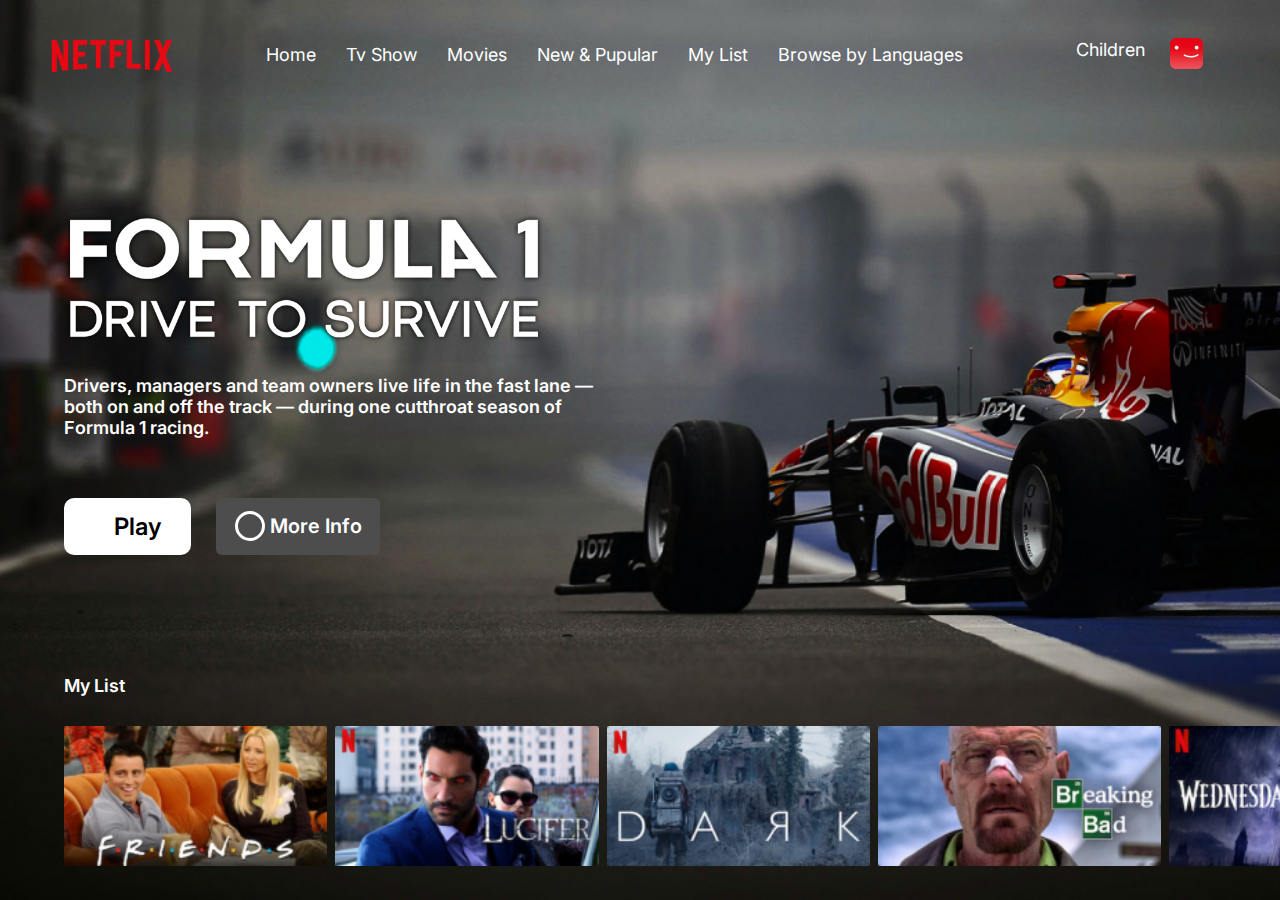
==== index.html @ fc133862 "Site Netflix" ====
<!DOCTYPE html>
<html lang="en">
<head>
    <meta charset="UTF-8">
    <meta http-equiv="X-UA-Compatible" content="IE=edge">
    <meta name="viewport" content="width=device-width, initial-scale=1.0">
    <title>Netflix</title>
    <link rel="stylesheet" href="css/index.css">

    <!-- Fontes -->
    <link rel="preconnect" href="https://fonts.googleapis.com">
    <link rel="preconnect" href="https://fonts.gstatic.com" crossorigin>
    <link href="https://fonts.googleapis.com/css2?family=Inter:wght@300;400;500;600;700&display=swap" rel="stylesheet">

    <!-- Font awesome -->
    <link rel="stylesheet" href="https://cdnjs.cloudflare.com/ajax/libs/font-awesome/6.4.0/css/all.min.css" integrity="sha512-iecdLmaskl7CVkqkXNQ/ZH/XLlvWZOJyj7Yy7tcenmpD1ypASozpmT/E0iPtmFIB46ZmdtAc9eNBvH0H/ZpiBw==" crossorigin="anonymous" referrerpolicy="no-referrer" />
</head>
<body>
    <nav>
        <ul class="intens-menu">
            <div class="parte-esquerda-nav">
                <img src="img/logo-netflix.png" alt="">
                <li><a href="#">Home</a></li>
                <li><a href="">Tv Show</a></li>
                <li><a href="#">Movies</a></li>
                <li><a href="#">New & Pupular</a></li>
                <li><a href="#">My List</a></li>
                <li><a href="#">Browse by Languages</a></li>
            </div>
            <div class="parte-direita-nav">
                <i class="fa-sharp fa-solid fa-magnifying-glass"></i>
                <p>Children</p>
                <!-- Perfil -->
                <div class="perfil">
                    <img src="img/perfil.png" alt="">
                    <i class="fa-solid fa-chevron-down"></i>

                </div>
                <i class="fa-solid fa-bell"></i>
            </div>
        </ul>
    </nav>
    <!-- nav user -->
    <div class="nav-user">
        <i class="fa-solid fa-xmark"></i>
        <div class="conteiner-nav-user">
            <a href="#"><i class="fa-solid fa-arrows-rotate"></i>Tocar de Conta</a>
            <a href="#"><i class="fa-solid fa-arrow-right-from-bracket"></i>Sair</a>
            <a href="#"><i class="fa-solid fa-gear"></i>Configurações</a>
        </div>

    </div>
    <div class="conteiner">
        <img src="img/Titulo da Serie.png" alt="">
        <p>Drivers, managers and team owners live life in the fast lane — both on and off the track — during one cutthroat season of Formula 1 racing.</p>
        <div class="btns-assistir">
            <div class="play">
            <p><i class="fa-sharp fa-solid fa-play"></i>Play</p>
            </div>
            <div class="moreInfo">
                <p><i class="fa-solid fa-info"></i></i>More Info</p>
            </div>
        </div>
        <!-- My List -->
        <div class="sugestoes">
            <p>My List</p>
            <div class="slider">
                <img class="img1" src="img/img-filmes/Friends 1.png" alt="">
                <img class="img2" src="img/img-filmes/lucifer 1.png" alt="">
                <img class="img3" src="img/img-filmes/Dark 1.png" alt="">
                <img class="img4" src="img/img-filmes/breaking bad 1.png" alt="">
                <img class="img5" src="img/img-filmes/Wenesday 1.png" alt="">
                <img class="img6" src="img/img-filmes/sex education 1.png" alt="">
                <img class="img7" src="img/img-filmes/Never ever i ever 1.png" alt="">
                <img class="img2" src="img/img-filmes/lucifer 1.png" alt="">


            </div>
        </div>
    </div>
    <script src="/js/index.js"></script>
</body>
</html>
---- css/index.css ----
*{
    padding: 0;
    margin: 0;
    box-sizing: border-box;
    font-family: 'Inter', sans-serif;
    list-style: none;
    text-decoration: none;
    outline: none;
}
a{
    color: inherit;
}
body{
    width: 100vw;
    height: 100vh;
    background-image: url("/img/bkg-Formula-1.png");
    background-size: cover;
    background-repeat: no-repeat;
    overflow: hidden;
}
nav{
    
    height: 12%;
    /* width: 100vw; */
    display: flex;
    align-items: center;
}
.intens-menu{
    
    font-weight: 400;
    font-size: 18px;
    align-items: center;
    padding-left: 3%;
    padding-right: 0%;
    display: flex;
    justify-content: space-between;
    width: 100vw;
    /* background-color: red; */
    
}
.parte-esquerda-nav{
    display: flex;
    height: 12%;
    /* background-color: aliceblue; */
    display: flex;
    align-items: center;
    
    gap: 30px;
    
}
.parte-esquerda-nav img{
    padding-right: 50px;
}
.intens-menu a{
    color: white;
}
.parte-direita-nav{
    /* background-color: red; */
    display: flex;

    gap: 25px;
    color: white;
    padding-right: 3%;

    
}
.parte-direita-nav i{
    font-size: 24px;
}
.parte-direita-nav img{
    /* background-color: red; */
    margin-top: -2%;
}
.conteiner{
    width: 600px;
    /* background-color: red; */
    margin-left: 5%;
    margin-top: 6%;
}
.conteiner p{
    font-style: normal;
font-weight: 600;
font-size: 18px;
width: 550px;


color: #FFFFFF;
}
.conteiner img{
    width: 480px;
}
.btns-assistir{
    display: flex;
    
}

.play{
font-size: 24px;
border-radius: 10px;
background-color: #FFFFFF;
width: 127px;
height: 57px;
transition: 500ms;
}
.play p {
    color: black;
    font-family: 'Inter';
font-style: normal;
font-weight: 600;
font-size: 24px;
/* line-height: 29px; */
width: inherit;
height: inherit;
display: flex;
justify-content: center;
align-items: center;
color: #000000;
margin-left: 5px;

}
.btns-assistir{
    margin-top: 10%;
    gap: 25px;
}
.moreInfo{
    width: 164px;
height: 57px;
background: #4D4D4D;
border-radius: 6px;
transition: 500ms;

}

.moreInfo p {
    color: black;
    font-family: 'Inter';
font-style: normal;
font-weight: 600;
font-size: 20px;
/* line-height: 29px; */
width: inherit;
height: inherit;
display: flex;
justify-content: center;
align-items: center;
color: #FFF;


}
.fa-play{
    padding-right: 10px;
}
.fa-info{
    width: 30pX;
    height: 30px;
    border: solid 3px #FFF;
    /* background-color: red; */
    font-size: 15px;
    border-radius: 50%;
    display: flex;
    justify-content: center;
    align-items: center;
    text-align: center;
    padding-top: 3px;
    
    margin-right: 5px;

}
.play:hover{
    cursor: pointer;
    transform: scale(1.1);
}
.moreInfo:hover{
    cursor: pointer;
    transform: scale(1.1);
}
.sugestoes{
    margin-top: 20%;
}
.slider{
    margin-top: 5%;
    display: flex;
    gap: 8px;
    transition: 500ms;
}
.slider img{
    height: 140px;
    transition: 500ms;
}
.slider img:hover{
    transform: translateY(-10%);
    cursor: pointer;
}
.perfil{
    /* background-color: red; */
display: flex;
gap: 15px;
justify-content: center;
}
.slider.s7{
    transform: translateX(-45%);
}
.slider.s1{
    transform: translateX(-0%);
}
/* parte de Usuario */
.nav-user{
    height: 100vh;
    width: 17%;
    background-color: #1b1b1b;
    position: absolute;
    right: 0;
    top: -100%;
    z-index: 3;
    transition: 500ms;
}
.nav-user.ativo{
    top: 0%;
    

}
.fa-xmark{
    margin-top: 10%;
    margin-left: 8%;
    font-size: 35px;
    color: white;
}
.conteiner-nav-user{
    display: flex;
    /* background-color: red; */
    font-size: 25px;
    text-align: left;
    flex-direction: column;
    font-family: 'Inter', sans-serif;
font-weight: 500;
    color: white;
    margin-left: 18%;
    margin-top: 20%;
    gap: 15px;
}
.conteiner-nav-user i{
    padding-right:5% ;
}
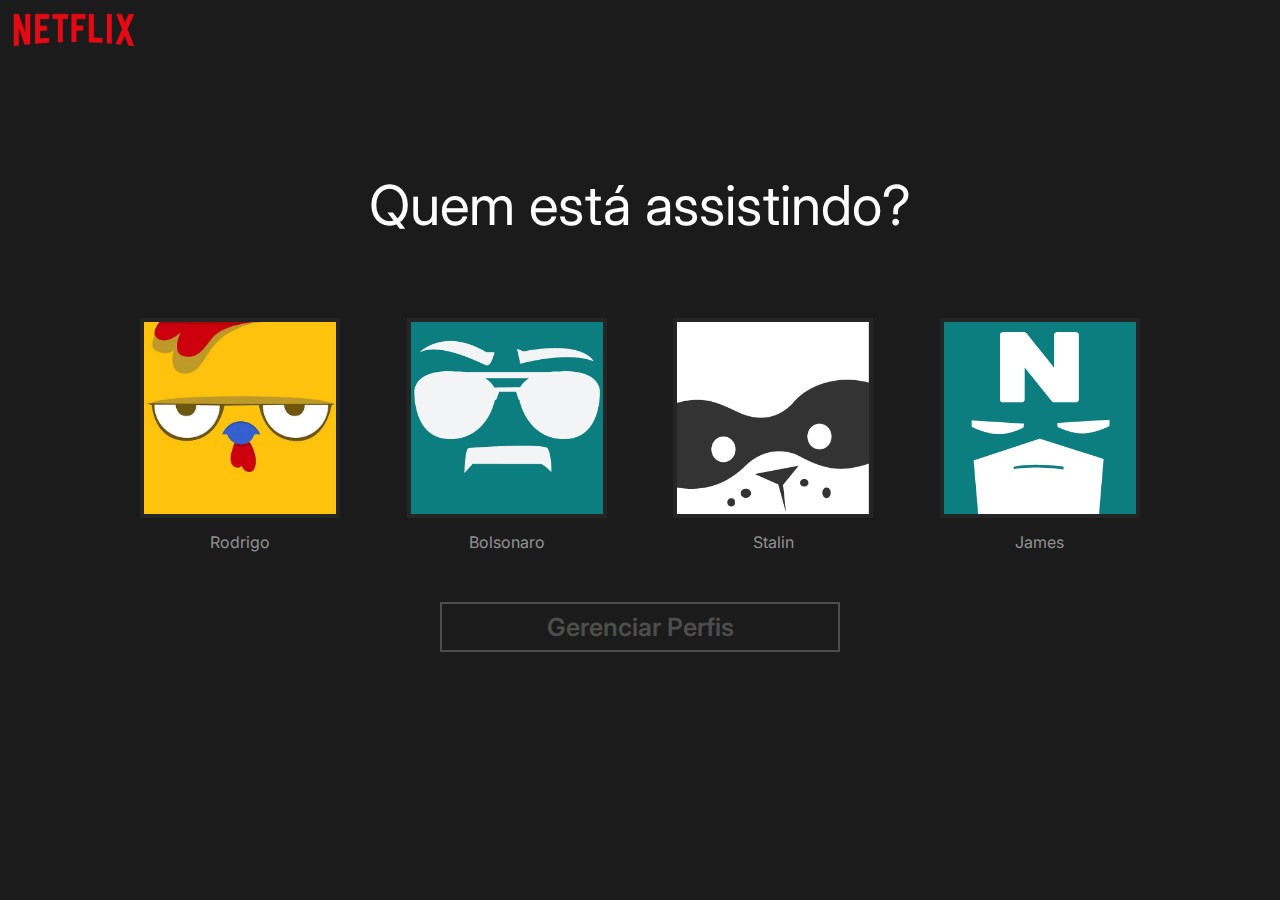
==== commit 388fd914: "Site netlix" ====
--- a/index.html
+++ b/index.html
@@ -1,10 +1,12 @@
 <!DOCTYPE html>
+
 <html lang="en">
 <head>
     <meta charset="UTF-8">
     <meta http-equiv="X-UA-Compatible" content="IE=edge">
     <meta name="viewport" content="width=device-width, initial-scale=1.0">
     <title>Netflix</title>
+    <link rel="shortcut icon" href="img/icon-fundo.png" type="image/x-icon">
     <link rel="stylesheet" href="css/index.css">
 
     <!-- Fontes -->
@@ -42,12 +44,50 @@
     </nav>
     <!-- nav user -->
     <div class="nav-user">
-        <i class="fa-solid fa-xmark"></i>
+        <i class="fa-solid fa-xmark"></i>5
         <div class="conteiner-nav-user">
             <a href="#"><i class="fa-solid fa-arrows-rotate"></i>Tocar de Conta</a>
+            <a href="#"><i class="fa-solid fa-gear"></i>Configurações</a>
             <a href="#"><i class="fa-solid fa-arrow-right-from-bracket"></i>Sair</a>
-            <a href="#"><i class="fa-solid fa-gear"></i>Configurações</a>
         </div>
+
+    </div>
+    <!-- Trocar Usuario -->
+    <div class="TrocarUsuario">
+        <img src="img/logo-netflix.png" alt="">
+        <div class="alinhar">
+
+        <div class="conteinerTrocarUsuario">
+            <h1>Quem está assistindo?</h1>
+            
+            <div class="usariosDisponiveis">
+                <div class="usuarios">
+                    <img src="img/icon-usuario/pintinho.jpg" alt="">
+                    <p>Rodrigo</p>
+                </div>
+                <div class="usuarios">
+                    <img src="img/icon-usuario/user-macho.png" alt="">
+                    <p>Bolsonaro</p>
+                </div>
+                <div class="usuarios">
+                    <img src="img/icon-usuario/user-panda.png" alt="">
+                    <p>Stalin</p>
+                </div>
+                <div class="usuarios">
+                    <img src="img/icon-usuario/heroi-N.png" alt="">
+                    <p>James</p>
+                </div>
+                <!-- <div class="usuarios">
+                    <i class="fa-solid fa-plus"></i>
+                    <p>James</p>
+                </div> -->
+            </div>
+            <div class="gerenciarPerfil">
+                <p>Gerenciar Perfis</p>
+            </div>
+            
+        </div>
+    </div>
 
     </div>
     <div class="conteiner">
--- a/css/index.css
+++ b/css/index.css
@@ -236,8 +236,101 @@
     color: white;
     margin-left: 18%;
     margin-top: 20%;
-    gap: 15px;
+    gap: 45px;
 }
 .conteiner-nav-user i{
     padding-right:5% ;
+}
+/* Trocar Usuario */
+.TrocarUsuario{
+    width: 100vw;
+    height: 100vh;
+    position: absolute;
+    background-color: #1b1b1b;
+    top: 0;
+    font-family: Arial, Helvetica, sans-serif;
+    color: white;
+    font-weight: 200;
+    
+}
+.alinhar{
+    position: absolute;
+    top: 0;
+    width: 100vw;
+    height: 100vh;
+    align-items: center;
+    display: flex;
+    justify-content: center;
+    flex-direction: column;
+    /* background-color: red; */
+    margin-top: -3%;
+}
+.conteinerTrocarUsuario{
+    /* display: flex; */
+    width: 1000px;
+    
+    /* position: absolute;
+    top: 50%;
+    left: 50%;
+    transform: translate(-50% , -50%); */
+    /* background-color: red; */
+
+    
+}
+.conteinerTrocarUsuario h1{
+    font-weight: 400;
+    font-size: 55px;
+    text-align: center;
+}
+.usariosDisponiveis{    
+    display: flex;
+    justify-content: space-between; 
+text-align: center;
+margin-top: 8%;
+}
+.usuarios p{
+    font-weight: 400;
+    color: #ffffff85;
+}
+.usariosDisponiveis img{
+    width: 200px;
+    border:  solid #252525 4px;
+}
+.gerenciarPerfil{
+    width: 400px;
+    height: 50px;
+    border: solid #4D4D4D 2px;
+    color: #4D4D4D;
+    font-weight: 600;
+  display: flex;
+  justify-content: center;
+  align-items: center;
+    
+  margin: auto;
+  margin-top: 5%;
+    font-size: 25px;
+    cursor: pointer;
+    transition: 500ms;
+    
+} 
+.gerenciarPerfil:hover{
+    background-color: #FFF;
+    color: #1b1b1b;
+    border: 0x;
+}
+.usuarios p{
+    margin-top: 5%;
+}
+.usuarios{
+    transition: 500ms;
+}
+.usuarios i{
+    font-size: 45px;
+    font-weight: 200;
+    align-items: center;
+    display: flex;
+    justify-content: center;
+}.usuarios:hover{
+    transform: scale(1.1);
+    cursor: pointer;
 }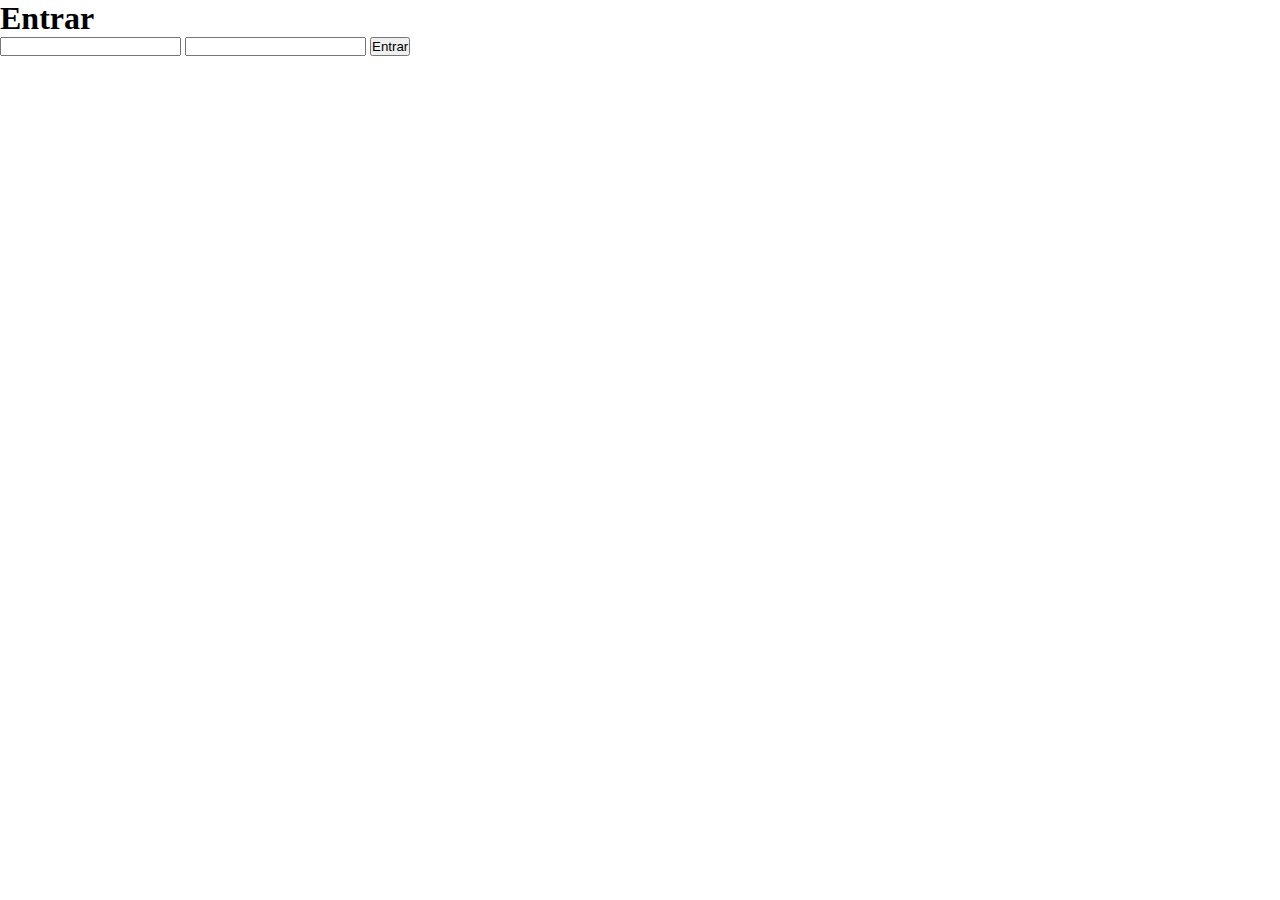
==== commit d7a112c6: "Projeto Netflix" ====
--- a/index.html
+++ b/index.html
@@ -1,14 +1,12 @@
 <!DOCTYPE html>
-
 <html lang="en">
 <head>
     <meta charset="UTF-8">
     <meta http-equiv="X-UA-Compatible" content="IE=edge">
     <meta name="viewport" content="width=device-width, initial-scale=1.0">
-    <title>Netflix</title>
+    <title>Login</title>
+    <link rel="stylesheet" href="css/index.css">
     <link rel="shortcut icon" href="img/icon-fundo.png" type="image/x-icon">
-    <link rel="stylesheet" href="css/index.css">
-
     <!-- Fontes -->
     <link rel="preconnect" href="https://fonts.googleapis.com">
     <link rel="preconnect" href="https://fonts.gstatic.com" crossorigin>
@@ -18,106 +16,13 @@
     <link rel="stylesheet" href="https://cdnjs.cloudflare.com/ajax/libs/font-awesome/6.4.0/css/all.min.css" integrity="sha512-iecdLmaskl7CVkqkXNQ/ZH/XLlvWZOJyj7Yy7tcenmpD1ypASozpmT/E0iPtmFIB46ZmdtAc9eNBvH0H/ZpiBw==" crossorigin="anonymous" referrerpolicy="no-referrer" />
 </head>
 <body>
-    <nav>
-        <ul class="intens-menu">
-            <div class="parte-esquerda-nav">
-                <img src="img/logo-netflix.png" alt="">
-                <li><a href="#">Home</a></li>
-                <li><a href="">Tv Show</a></li>
-                <li><a href="#">Movies</a></li>
-                <li><a href="#">New & Pupular</a></li>
-                <li><a href="#">My List</a></li>
-                <li><a href="#">Browse by Languages</a></li>
-            </div>
-            <div class="parte-direita-nav">
-                <i class="fa-sharp fa-solid fa-magnifying-glass"></i>
-                <p>Children</p>
-                <!-- Perfil -->
-                <div class="perfil">
-                    <img src="img/perfil.png" alt="">
-                    <i class="fa-solid fa-chevron-down"></i>
-
-                </div>
-                <i class="fa-solid fa-bell"></i>
-            </div>
-        </ul>
-    </nav>
-    <!-- nav user -->
-    <div class="nav-user">
-        <i class="fa-solid fa-xmark"></i>5
-        <div class="conteiner-nav-user">
-            <a href="#"><i class="fa-solid fa-arrows-rotate"></i>Tocar de Conta</a>
-            <a href="#"><i class="fa-solid fa-gear"></i>Configurações</a>
-            <a href="#"><i class="fa-solid fa-arrow-right-from-bracket"></i>Sair</a>
-        </div>
-
-    </div>
-    <!-- Trocar Usuario -->
-    <div class="TrocarUsuario">
-        <img src="img/logo-netflix.png" alt="">
-        <div class="alinhar">
-
-        <div class="conteinerTrocarUsuario">
-            <h1>Quem está assistindo?</h1>
-            
-            <div class="usariosDisponiveis">
-                <div class="usuarios">
-                    <img src="img/icon-usuario/pintinho.jpg" alt="">
-                    <p>Rodrigo</p>
-                </div>
-                <div class="usuarios">
-                    <img src="img/icon-usuario/user-macho.png" alt="">
-                    <p>Bolsonaro</p>
-                </div>
-                <div class="usuarios">
-                    <img src="img/icon-usuario/user-panda.png" alt="">
-                    <p>Stalin</p>
-                </div>
-                <div class="usuarios">
-                    <img src="img/icon-usuario/heroi-N.png" alt="">
-                    <p>James</p>
-                </div>
-                <!-- <div class="usuarios">
-                    <i class="fa-solid fa-plus"></i>
-                    <p>James</p>
-                </div> -->
-            </div>
-            <div class="gerenciarPerfil">
-                <p>Gerenciar Perfis</p>
-            </div>
-            
+    <div class="conteiner-login">
+        <div class="conteundo-login">
+            <h1>Entrar</h1>
+            <input type="email" name="email" id="email">
+            <input type="password" name="password" id="password">
+            <button>Entrar</button>
         </div>
     </div>
-
-    </div>
-    <div class="conteiner">
-        <img src="img/Titulo da Serie.png" alt="">
-        <p>Drivers, managers and team owners live life in the fast lane — both on and off the track — during one cutthroat season of Formula 1 racing.</p>
-        <div class="btns-assistir">
-            <div class="play">
-            <p><i class="fa-sharp fa-solid fa-play"></i>Play</p>
-            </div>
-            <div class="moreInfo">
-                <p><i class="fa-solid fa-info"></i></i>More Info</p>
-            </div>
-        </div>
-        <!-- My List -->
-        <div class="sugestoes">
-            <p>My List</p>
-            <div class="slider">
-                <img class="img1" src="img/img-filmes/Friends 1.png" alt="">
-                <img class="img2" src="img/img-filmes/lucifer 1.png" alt="">
-                <img class="img3" src="img/img-filmes/Dark 1.png" alt="">
-                <img class="img4" src="img/img-filmes/breaking bad 1.png" alt="">
-                <img class="img5" src="img/img-filmes/Wenesday 1.png" alt="">
-                <img class="img6" src="img/img-filmes/sex education 1.png" alt="">
-                <img class="img7" src="img/img-filmes/Never ever i ever 1.png" alt="">
-                <img class="img2" src="img/img-filmes/lucifer 1.png" alt="">
-
-
-            </div>
-        </div>
-    </div>
-    <script src="/js/index.js"></script>
 </body>
 </html>--- a/css/index.css
+++ b/css/index.css
@@ -2,335 +2,12 @@
     padding: 0;
     margin: 0;
     box-sizing: border-box;
-    font-family: 'Inter', sans-serif;
-    list-style: none;
-    text-decoration: none;
-    outline: none;
-}
-a{
-    color: inherit;
 }
 body{
-    width: 100vw;
-    height: 100vh;
-    background-image: url("/img/bkg-Formula-1.png");
+    background-image: url("https://assets.nflxext.com/ffe/siteui/vlv3/530fc327-2ddb-4038-a3f0-2da2d9ccede1/81c68250-e0f1-4cd8-bf2d-4fd8222163de/BR-pt-20230619-popsignuptwoweeks-perspective_alpha_website_medium.jpg");
     background-size: cover;
     background-repeat: no-repeat;
-    overflow: hidden;
 }
-nav{
+.conteiner-login{
     
-    height: 12%;
-    /* width: 100vw; */
-    display: flex;
-    align-items: center;
-}
-.intens-menu{
-    
-    font-weight: 400;
-    font-size: 18px;
-    align-items: center;
-    padding-left: 3%;
-    padding-right: 0%;
-    display: flex;
-    justify-content: space-between;
-    width: 100vw;
-    /* background-color: red; */
-    
-}
-.parte-esquerda-nav{
-    display: flex;
-    height: 12%;
-    /* background-color: aliceblue; */
-    display: flex;
-    align-items: center;
-    
-    gap: 30px;
-    
-}
-.parte-esquerda-nav img{
-    padding-right: 50px;
-}
-.intens-menu a{
-    color: white;
-}
-.parte-direita-nav{
-    /* background-color: red; */
-    display: flex;
-
-    gap: 25px;
-    color: white;
-    padding-right: 3%;
-
-    
-}
-.parte-direita-nav i{
-    font-size: 24px;
-}
-.parte-direita-nav img{
-    /* background-color: red; */
-    margin-top: -2%;
-}
-.conteiner{
-    width: 600px;
-    /* background-color: red; */
-    margin-left: 5%;
-    margin-top: 6%;
-}
-.conteiner p{
-    font-style: normal;
-font-weight: 600;
-font-size: 18px;
-width: 550px;
-
-
-color: #FFFFFF;
-}
-.conteiner img{
-    width: 480px;
-}
-.btns-assistir{
-    display: flex;
-    
-}
-
-.play{
-font-size: 24px;
-border-radius: 10px;
-background-color: #FFFFFF;
-width: 127px;
-height: 57px;
-transition: 500ms;
-}
-.play p {
-    color: black;
-    font-family: 'Inter';
-font-style: normal;
-font-weight: 600;
-font-size: 24px;
-/* line-height: 29px; */
-width: inherit;
-height: inherit;
-display: flex;
-justify-content: center;
-align-items: center;
-color: #000000;
-margin-left: 5px;
-
-}
-.btns-assistir{
-    margin-top: 10%;
-    gap: 25px;
-}
-.moreInfo{
-    width: 164px;
-height: 57px;
-background: #4D4D4D;
-border-radius: 6px;
-transition: 500ms;
-
-}
-
-.moreInfo p {
-    color: black;
-    font-family: 'Inter';
-font-style: normal;
-font-weight: 600;
-font-size: 20px;
-/* line-height: 29px; */
-width: inherit;
-height: inherit;
-display: flex;
-justify-content: center;
-align-items: center;
-color: #FFF;
-
-
-}
-.fa-play{
-    padding-right: 10px;
-}
-.fa-info{
-    width: 30pX;
-    height: 30px;
-    border: solid 3px #FFF;
-    /* background-color: red; */
-    font-size: 15px;
-    border-radius: 50%;
-    display: flex;
-    justify-content: center;
-    align-items: center;
-    text-align: center;
-    padding-top: 3px;
-    
-    margin-right: 5px;
-
-}
-.play:hover{
-    cursor: pointer;
-    transform: scale(1.1);
-}
-.moreInfo:hover{
-    cursor: pointer;
-    transform: scale(1.1);
-}
-.sugestoes{
-    margin-top: 20%;
-}
-.slider{
-    margin-top: 5%;
-    display: flex;
-    gap: 8px;
-    transition: 500ms;
-}
-.slider img{
-    height: 140px;
-    transition: 500ms;
-}
-.slider img:hover{
-    transform: translateY(-10%);
-    cursor: pointer;
-}
-.perfil{
-    /* background-color: red; */
-display: flex;
-gap: 15px;
-justify-content: center;
-}
-.slider.s7{
-    transform: translateX(-45%);
-}
-.slider.s1{
-    transform: translateX(-0%);
-}
-/* parte de Usuario */
-.nav-user{
-    height: 100vh;
-    width: 17%;
-    background-color: #1b1b1b;
-    position: absolute;
-    right: 0;
-    top: -100%;
-    z-index: 3;
-    transition: 500ms;
-}
-.nav-user.ativo{
-    top: 0%;
-    
-
-}
-.fa-xmark{
-    margin-top: 10%;
-    margin-left: 8%;
-    font-size: 35px;
-    color: white;
-}
-.conteiner-nav-user{
-    display: flex;
-    /* background-color: red; */
-    font-size: 25px;
-    text-align: left;
-    flex-direction: column;
-    font-family: 'Inter', sans-serif;
-font-weight: 500;
-    color: white;
-    margin-left: 18%;
-    margin-top: 20%;
-    gap: 45px;
-}
-.conteiner-nav-user i{
-    padding-right:5% ;
-}
-/* Trocar Usuario */
-.TrocarUsuario{
-    width: 100vw;
-    height: 100vh;
-    position: absolute;
-    background-color: #1b1b1b;
-    top: 0;
-    font-family: Arial, Helvetica, sans-serif;
-    color: white;
-    font-weight: 200;
-    
-}
-.alinhar{
-    position: absolute;
-    top: 0;
-    width: 100vw;
-    height: 100vh;
-    align-items: center;
-    display: flex;
-    justify-content: center;
-    flex-direction: column;
-    /* background-color: red; */
-    margin-top: -3%;
-}
-.conteinerTrocarUsuario{
-    /* display: flex; */
-    width: 1000px;
-    
-    /* position: absolute;
-    top: 50%;
-    left: 50%;
-    transform: translate(-50% , -50%); */
-    /* background-color: red; */
-
-    
-}
-.conteinerTrocarUsuario h1{
-    font-weight: 400;
-    font-size: 55px;
-    text-align: center;
-}
-.usariosDisponiveis{    
-    display: flex;
-    justify-content: space-between; 
-text-align: center;
-margin-top: 8%;
-}
-.usuarios p{
-    font-weight: 400;
-    color: #ffffff85;
-}
-.usariosDisponiveis img{
-    width: 200px;
-    border:  solid #252525 4px;
-}
-.gerenciarPerfil{
-    width: 400px;
-    height: 50px;
-    border: solid #4D4D4D 2px;
-    color: #4D4D4D;
-    font-weight: 600;
-  display: flex;
-  justify-content: center;
-  align-items: center;
-    
-  margin: auto;
-  margin-top: 5%;
-    font-size: 25px;
-    cursor: pointer;
-    transition: 500ms;
-    
-} 
-.gerenciarPerfil:hover{
-    background-color: #FFF;
-    color: #1b1b1b;
-    border: 0x;
-}
-.usuarios p{
-    margin-top: 5%;
-}
-.usuarios{
-    transition: 500ms;
-}
-.usuarios i{
-    font-size: 45px;
-    font-weight: 200;
-    align-items: center;
-    display: flex;
-    justify-content: center;
-}.usuarios:hover{
-    transform: scale(1.1);
-    cursor: pointer;
 }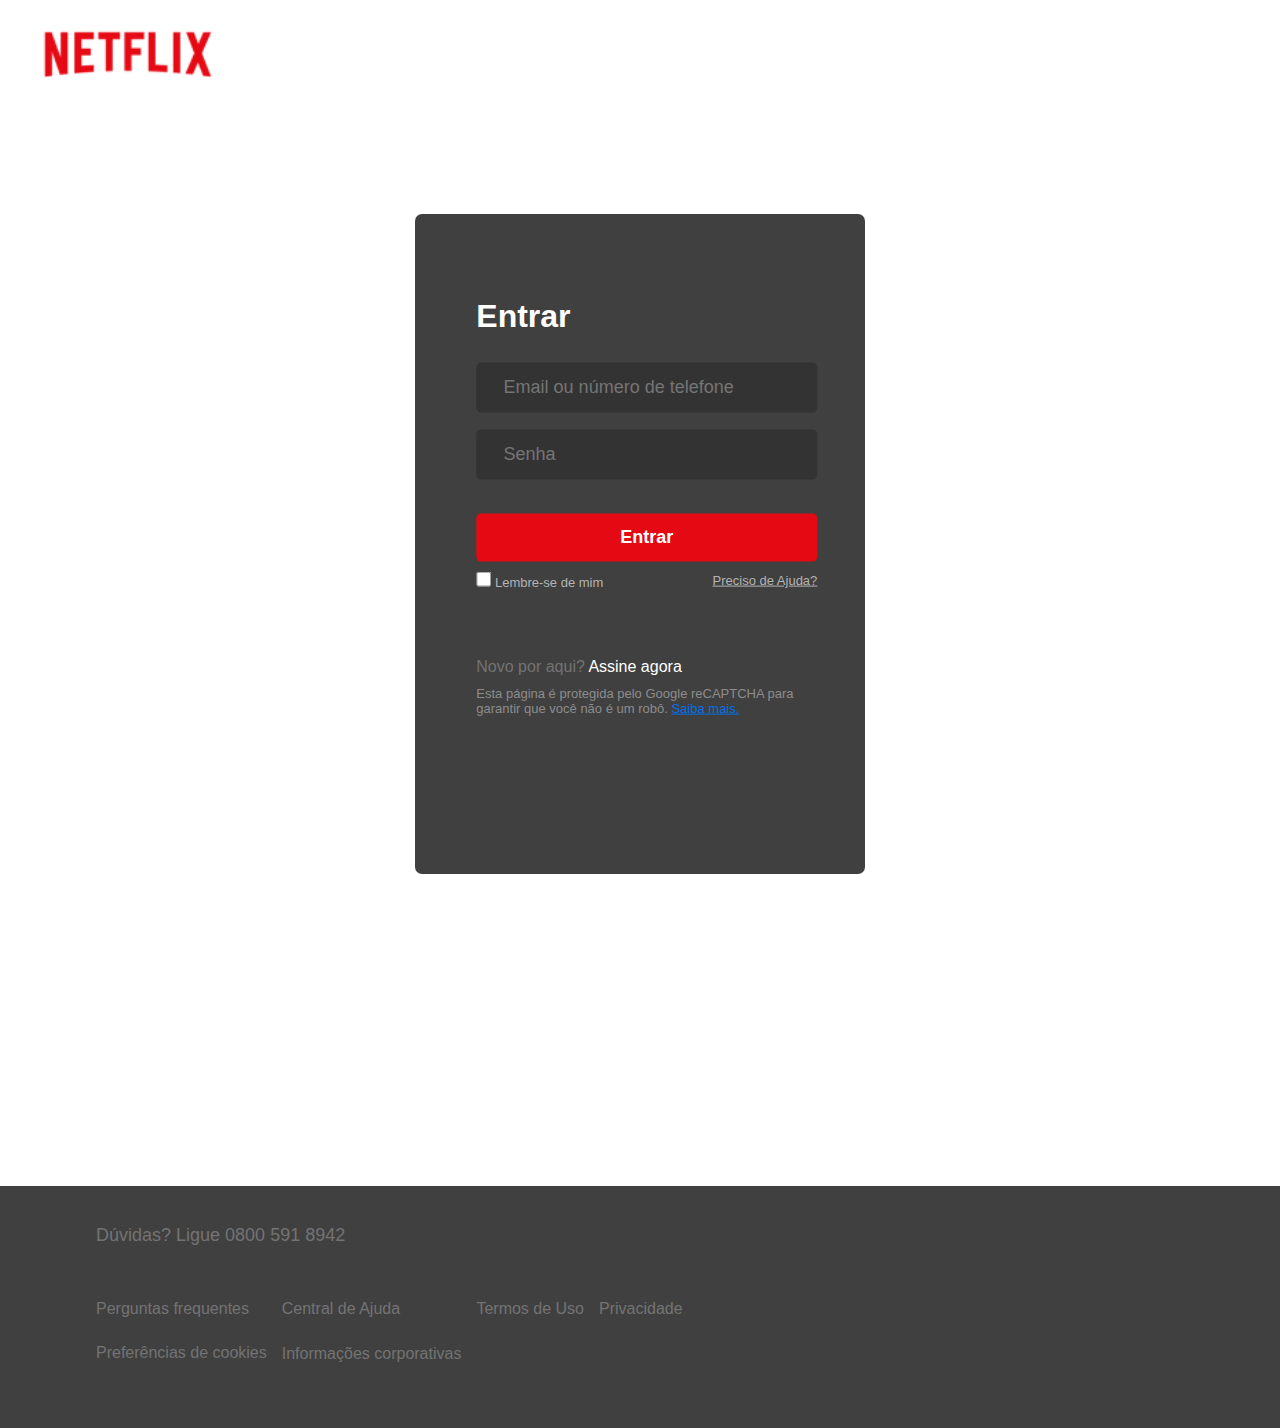
==== commit ef963579: "Tela de Login Feita" ====
--- a/index.html
+++ b/index.html
@@ -16,13 +16,58 @@
     <link rel="stylesheet" href="https://cdnjs.cloudflare.com/ajax/libs/font-awesome/6.4.0/css/all.min.css" integrity="sha512-iecdLmaskl7CVkqkXNQ/ZH/XLlvWZOJyj7Yy7tcenmpD1ypASozpmT/E0iPtmFIB46ZmdtAc9eNBvH0H/ZpiBw==" crossorigin="anonymous" referrerpolicy="no-referrer" />
 </head>
 <body>
+    <div class="logo">
+        <img src="img/logo-netflix.png" alt="">
+    </div>
+    <div class="alinhar">
+
+   
     <div class="conteiner-login">
         <div class="conteundo-login">
             <h1>Entrar</h1>
-            <input type="email" name="email" id="email">
-            <input type="password" name="password" id="password">
-            <button>Entrar</button>
+            <div class="gmail">
+                <input class="prest" type="email" name="email" id="email" placeholder="Email ou número de telefone">
+                <!-- <label for="email">Email ou número de telefone</label> -->
+            </div>
+            <div class="password">
+                <input class="prest"  type="password" name="password" id="password" placeholder="Senha">
+                
+            </div>
+            <button class="btn-entrar">Entrar</button>
+            <div class="ajuda-LembreDemim">
+
+                <div class="lembreDeMim">
+                    <input class="checkbox" type="checkbox" name="Lembre-me" id="Lembre-me">
+                    <label for="checkbox">Lembre-se de mim</label>
+                </div>
+                <a href="#">Preciso de Ajuda?</a>
+            </div>
+            <div class="assinar">
+                <p>Novo por aqui? <a href="#">Assine agora</a></p>
+            </div>
+            <p class="text-final">Esta página é protegida pelo Google reCAPTCHA para garantir que você não é um robô. <a href="#">Saiba mais.</a></p>
         </div>
     </div>
+</div>
+<div class="rodaPe">
+    <div class="rodaPe-conteudo">
+        <h2>Dúvidas? Ligue 0800 591 8942</h2>
+        <div class="perguntasFrequantes">
+            <div class="bloco1">
+                <p>Perguntas frequentes</p> 
+                <p>Preferências de cookies</p></div>
+            <div class="bloco2">
+                <p>Central de Ajuda</p>
+                <p>Informações corporativas</p>
+            </div>
+            <div class="bloco3">
+                <p>Termos de Uso</p>
+            </div>
+            <div class="bloco4">
+                <p>Privacidade</p>
+            </div>
+        </div>
+    </div>
+</div>
 </body>
 </html>--- a/css/index.css
+++ b/css/index.css
@@ -2,12 +2,190 @@
     padding: 0;
     margin: 0;
     box-sizing: border-box;
+    font-family: "Netflix Sans", sans-serif;
+    
 }
 body{
     background-image: url("https://assets.nflxext.com/ffe/siteui/vlv3/530fc327-2ddb-4038-a3f0-2da2d9ccede1/81c68250-e0f1-4cd8-bf2d-4fd8222163de/BR-pt-20230619-popsignuptwoweeks-perspective_alpha_website_medium.jpg");
     background-size: cover;
     background-repeat: no-repeat;
+    overflow-x: hidden;
 }
+/* Import */
+@font-face {
+    font-family: 'Netflix Sans';
+    font-weight: 100;
+    font-display: optional;
+    src: url(https://assets.nflxext.com/ffe/siteui/fonts/netflix-sans/v3/NetflixSans_W_Th.woff2) format('woff2'),url(https://assets.nflxext.com/ffe/siteui/fonts/netflix-sans/v3/NetflixSans_W_Th.woff) format('woff')
+}
+
+@font-face {
+    font-family: 'Netflix Sans';
+    font-weight: 300;
+    font-display: optional;
+    src: url(https://assets.nflxext.com/ffe/siteui/fonts/netflix-sans/v3/NetflixSans_W_Lt.woff2) format('woff2'),url(https://assets.nflxext.com/ffe/siteui/fonts/netflix-sans/v3/NetflixSans_W_Lt.woff) format('woff')
+}
+
+@font-face {
+    font-family: 'Netflix Sans';
+    font-weight: 400;
+    font-display: optional;
+    src: url(https://assets.nflxext.com/ffe/siteui/fonts/netflix-sans/v3/NetflixSans_W_Rg.woff2) format('woff2'),url(https://assets.nflxext.com/ffe/siteui/fonts/netflix-sans/v3/NetflixSans_W_Rg.woff) format('woff')
+}
+
+@font-face {
+    font-family: 'Netflix Sans';
+    font-weight: 700;
+    font-display: optional;
+    src: url(https://assets.nflxext.com/ffe/siteui/fonts/netflix-sans/v3/NetflixSans_W_Md.woff2) format('woff2'),url(https://assets.nflxext.com/ffe/siteui/fonts/netflix-sans/v3/NetflixSans_W_Md.woff) format('woff')
+}
+
+@font-face {
+    font-family: 'Netflix Sans';
+    font-weight: 800;
+    font-display: optional;
+    src: url(https://assets.nflxext.com/ffe/siteui/fonts/netflix-sans/v3/NetflixSans_W_Bd.woff2) format('woff2'),url(https://assets.nflxext.com/ffe/siteui/fonts/netflix-sans/v3/NetflixSans_W_Bd.woff) format('woff')
+}
+
+@font-face {
+    font-family: 'Netflix Sans';
+    font-weight: 900;
+    font-display: optional;
+    src: url(https://assets.nflxext.com/ffe/siteui/fonts/netflix-sans/v3/NetflixSans_W_Blk.woff2) format('woff2'),url(https://assets.nflxext.com/ffe/siteui/fonts/netflix-sans/v3/NetflixSans_W_Blk.woff) format('woff')
+}
+
 .conteiner-login{
+    width: 450px;
+    height: 660px;
+    background-color: #000000BF;
+    border-radius: 7px;
+}
+.gmail{
+    margin-bottom: 5%;
+}
+
+.conteundo-login h1{
+    color: white;
+    margin-bottom: 8%;
+    font-size: 32px;
+}
+.prest{
+    width: 341.01px;
+    height: 50px;
+    background-color: #333;
+    border: none;
+    outline: none;
+    border-radius: 5px;
+    color: #8c8c8c;
+
+    padding-left: 8%;
+    font-weight: 500;
+    font-size: 18px;
+}
+.conteundo-login{
     
+    width: 341.01px;
+    position: absolute;
+    /* top: 0; */
+    left: 50%;
+    transform: translate(-48% , 20%);
+}
+.alinhar{
+
+    width: 100vw;
+    height: 100vh;
+    align-items: center;
+    display: flex;
+    justify-content: center;
+    flex-direction: column;
+}
+.logo img{
+    margin-left: 2%;
+    margin-top: 1%;
+    width: 16%;
+    
+}
+a{
+    color: inherit;
+}
+.btn-entrar{
+    width: 341.01px;
+    height: 47.98px;
+    background-color: #E50914;
+    color: #FFF;
+    border: none;
+    outline: none;
+    font-size: 18px;
+    font-weight: 700;
+    border-radius: 5px;
+    margin-top: 10%;
+}
+.ajuda-LembreDemim{
+    margin-top: 3%;
+    display: flex;
+    width: inherit;
+    /* background-color: red; */
+    justify-content: space-between;
+    color: #b3b3b3;
+    margin-bottom: 20%;
+    font-size: 13px;
+    align-items: center;
+    
+}
+.checkbox{
+    width: 15px;
+    height: 15px;
+    border: none;
+}
+.assinar p{
+    color: #737373;
+}
+.assinar a{
+    color: white;
+    text-decoration: none;
+}
+.assinar a:hover{
+    text-decoration: underline;
+}
+.assinar{
+    font-size: 16px;
+    font-weight: 500;
+    margin-bottom: 3%;
+}
+.text-final{
+    font-size: 13px;
+    color: #8c8c8c;
+}
+.text-final a{
+    color: #0071EB;
+}
+.rodaPe{
+    width:100% ;
+    height: 242.09px;
+    background-color: #000000BF;
+    margin-top: 15%;
+
+}
+.rodaPe-conteudo{
+    color: #737373;
+    margin: auto;
+    width: 85%;
+    /* background-color: red; */
+
+    padding-top: 3%;
+}
+.rodaPe-conteudo h2{
+    font-size: 18px;
+    font-weight: 400;
+    margin-bottom: 5%;
+}
+.perguntasFrequantes{
+    display: flex;
+    gap: 15px;
+    font-weight: 300;
+
+
+}
+.perguntasFrequantes p {
+    margin-bottom: 15%;
 }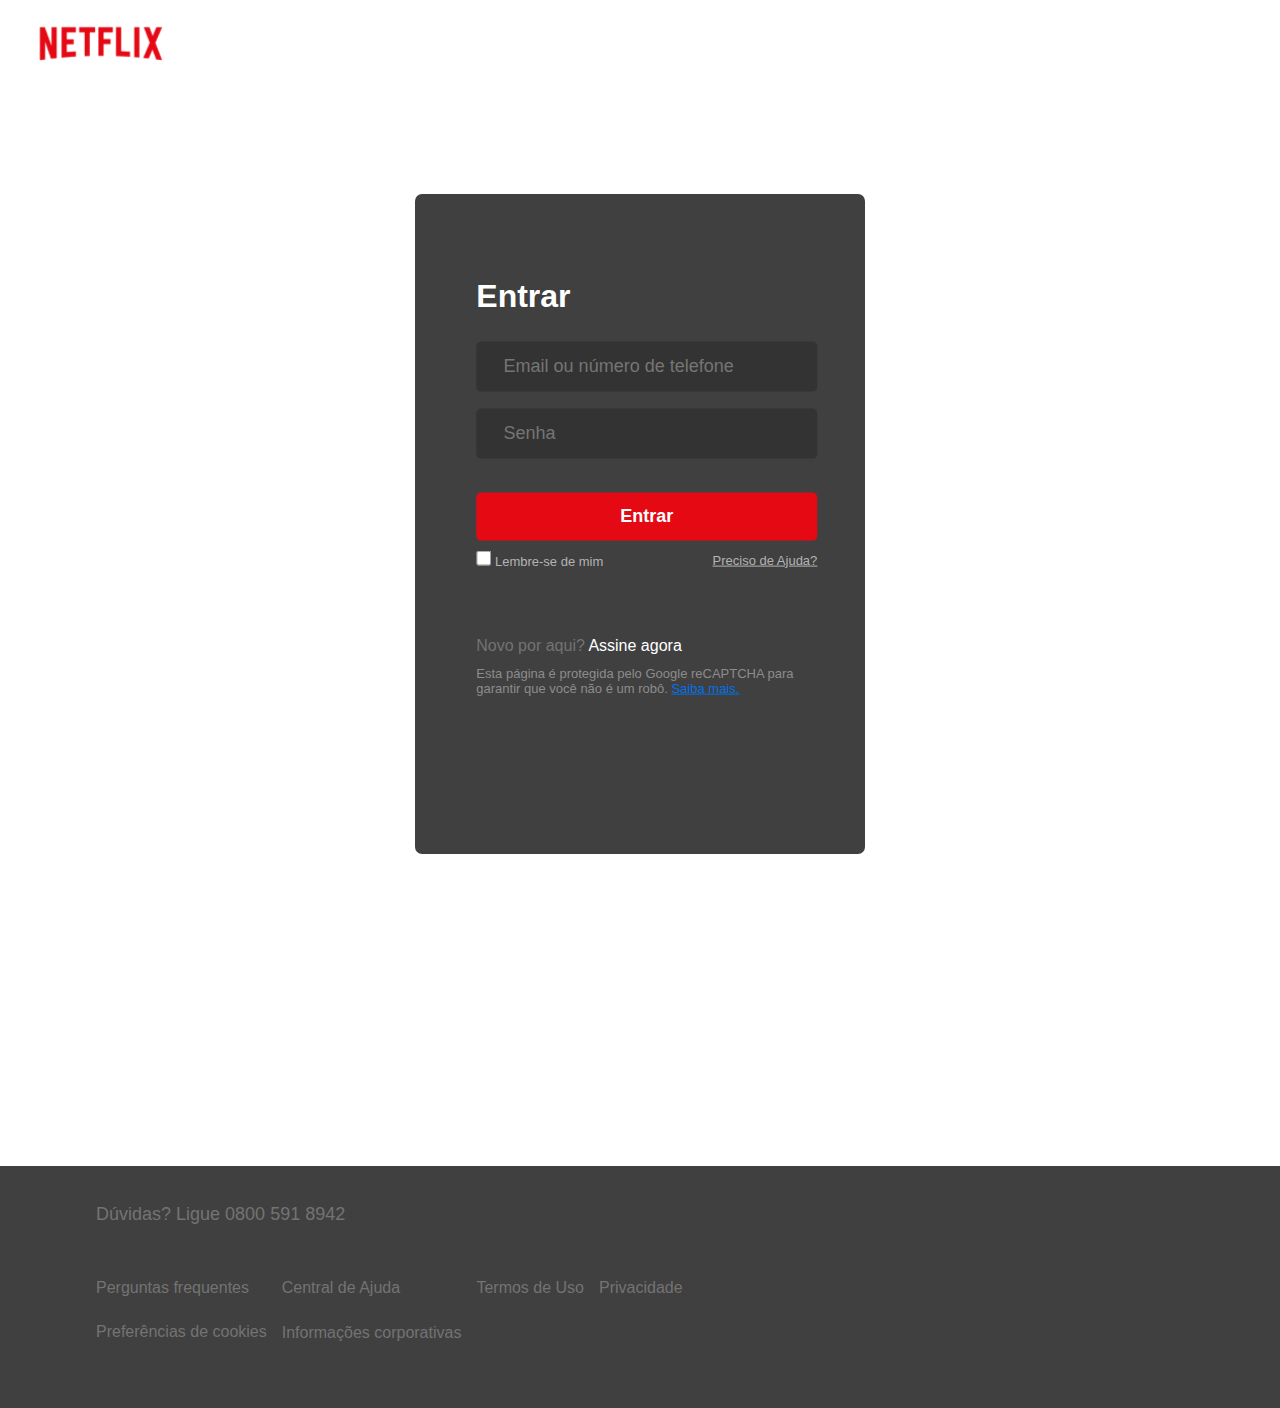
==== commit 616794d7: "update responsivo index" ====
--- a/index.html
+++ b/index.html
@@ -1,10 +1,10 @@
 <!DOCTYPE html>
-<html lang="en">
+<html lang="pt-br">
 <head>
     <meta charset="UTF-8">
     <meta http-equiv="X-UA-Compatible" content="IE=edge">
     <meta name="viewport" content="width=device-width, initial-scale=1.0">
-    <title>Login</title>
+    <title>Netflix - Login</title>
     <link rel="stylesheet" href="css/index.css">
     <link rel="shortcut icon" href="img/icon-fundo.png" type="image/x-icon">
     <!-- Fontes -->
@@ -17,7 +17,7 @@
 </head>
 <body>
     <div class="logo">
-        <img src="img/logo-netflix.png" alt="">
+        <a href="#"><img src="img/logo-netflix.png" alt=""></a>
     </div>
     <div class="alinhar">
 
@@ -70,4 +70,4 @@
     </div>
 </div>
 </body>
-</html>+</html>
--- a/css/index.css
+++ b/css/index.css
@@ -1,16 +1,18 @@
-*{
+* {
     padding: 0;
     margin: 0;
+    border: 0;
     box-sizing: border-box;
     font-family: "Netflix Sans", sans-serif;
-    
-}
-body{
+}
+
+body {
     background-image: url("https://assets.nflxext.com/ffe/siteui/vlv3/530fc327-2ddb-4038-a3f0-2da2d9ccede1/81c68250-e0f1-4cd8-bf2d-4fd8222163de/BR-pt-20230619-popsignuptwoweeks-perspective_alpha_website_medium.jpg");
     background-size: cover;
     background-repeat: no-repeat;
     overflow-x: hidden;
 }
+
 /* Import */
 @font-face {
     font-family: 'Netflix Sans';
@@ -54,22 +56,24 @@
     src: url(https://assets.nflxext.com/ffe/siteui/fonts/netflix-sans/v3/NetflixSans_W_Blk.woff2) format('woff2'),url(https://assets.nflxext.com/ffe/siteui/fonts/netflix-sans/v3/NetflixSans_W_Blk.woff) format('woff')
 }
 
-.conteiner-login{
+.conteiner-login {
     width: 450px;
     height: 660px;
     background-color: #000000BF;
     border-radius: 7px;
 }
-.gmail{
+
+.gmail {
     margin-bottom: 5%;
 }
 
-.conteundo-login h1{
+.conteundo-login h1 {
     color: white;
     margin-bottom: 8%;
     font-size: 32px;
 }
-.prest{
+
+.prest {
     width: 341.01px;
     height: 50px;
     background-color: #333;
@@ -77,21 +81,20 @@
     outline: none;
     border-radius: 5px;
     color: #8c8c8c;
-
     padding-left: 8%;
     font-weight: 500;
     font-size: 18px;
 }
-.conteundo-login{
-    
+
+.conteundo-login {
     width: 341.01px;
     position: absolute;
     /* top: 0; */
     left: 50%;
     transform: translate(-48% , 20%);
 }
-.alinhar{
-
+
+.alinhar {
     width: 100vw;
     height: 100vh;
     align-items: center;
@@ -99,16 +102,18 @@
     justify-content: center;
     flex-direction: column;
 }
+
 .logo img{
     margin-left: 2%;
     margin-top: 1%;
-    width: 16%;
-    
-}
-a{
+    width: 150px;
+}
+
+a {
     color: inherit;
 }
-.btn-entrar{
+
+.btn-entrar {
     width: 341.01px;
     height: 47.98px;
     background-color: #E50914;
@@ -120,7 +125,8 @@
     border-radius: 5px;
     margin-top: 10%;
 }
-.ajuda-LembreDemim{
+
+.ajuda-LembreDemim {
     margin-top: 3%;
     display: flex;
     width: inherit;
@@ -132,60 +138,110 @@
     align-items: center;
     
 }
-.checkbox{
+
+.checkbox {
     width: 15px;
     height: 15px;
     border: none;
 }
-.assinar p{
+
+.assinar p {
     color: #737373;
 }
-.assinar a{
+
+.assinar a {
     color: white;
     text-decoration: none;
 }
-.assinar a:hover{
+
+.assinar a:hover {
     text-decoration: underline;
 }
-.assinar{
+
+.assinar {
     font-size: 16px;
     font-weight: 500;
     margin-bottom: 3%;
 }
-.text-final{
+.text-final {
     font-size: 13px;
     color: #8c8c8c;
 }
-.text-final a{
+
+.text-final a {
     color: #0071EB;
 }
-.rodaPe{
-    width:100% ;
+
+.rodaPe {
+    width:100%;
     height: 242.09px;
     background-color: #000000BF;
     margin-top: 15%;
-
-}
-.rodaPe-conteudo{
+}
+
+.rodaPe-conteudo {
     color: #737373;
     margin: auto;
     width: 85%;
     /* background-color: red; */
-
     padding-top: 3%;
 }
-.rodaPe-conteudo h2{
+
+.rodaPe-conteudo h2 {
     font-size: 18px;
     font-weight: 400;
     margin-bottom: 5%;
 }
-.perguntasFrequantes{
+
+.perguntasFrequantes {
     display: flex;
     gap: 15px;
     font-weight: 300;
-
-
-}
+}
+
 .perguntasFrequantes p {
     margin-bottom: 15%;
-}+}
+
+@media screen and (max-width:800px) {
+    
+    body {
+        width: 100%;
+        height: 100% !important;
+    }
+
+    .rodaPe {
+        margin-top: 0%;
+        text-align: center;
+    }
+    
+    .alinhar {
+        height: 100%;
+    }
+
+    .conteiner-login {
+        width: 100%;
+        height: 560px;
+        border-radius: 0;
+    }
+
+    .perguntasFrequantes {
+        flex-direction: column;
+        gap: 0px;
+        font-weight: 300;
+    }
+
+    .perguntasFrequantes p {
+        margin-bottom: 10px;
+    }
+
+    .logo {
+        text-align: center;
+        background-color: #000000BF;
+    }
+
+    .logo img{
+        margin-left: 0%;
+        margin-top: 0%;
+    }
+}
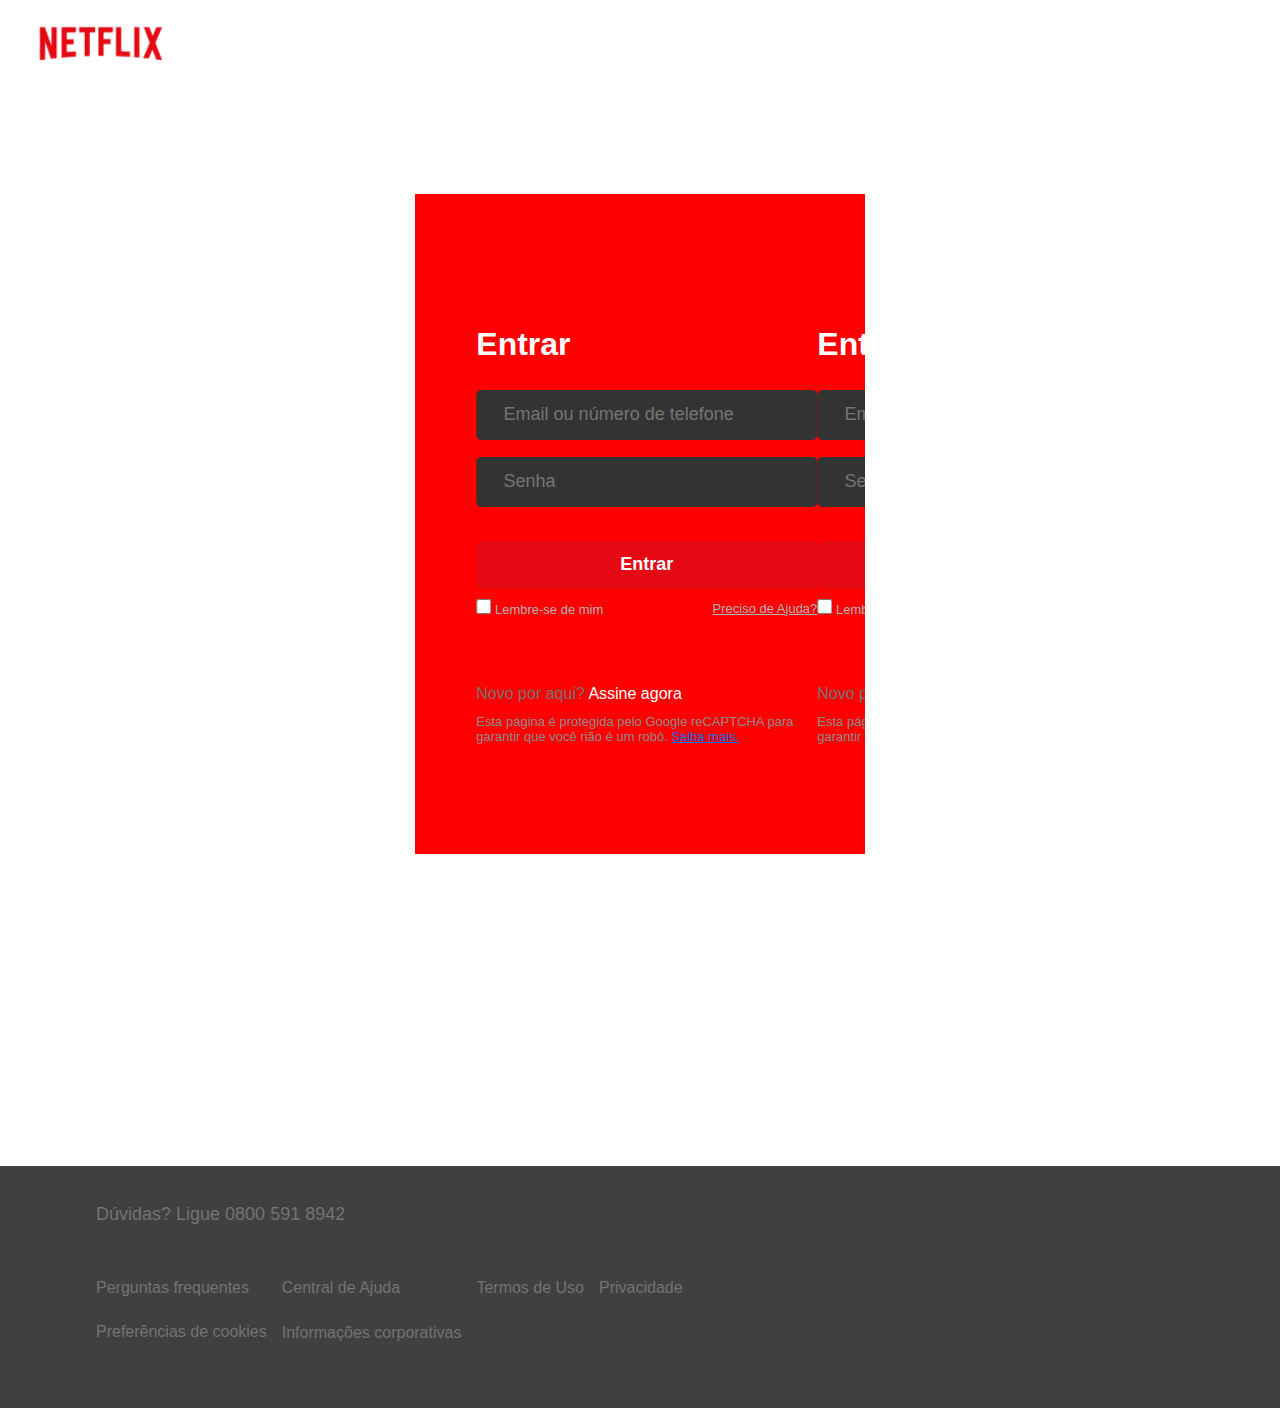
==== commit 1d3404d5: "Fazendo carrocel cadastro/login" ====
--- a/index.html
+++ b/index.html
@@ -23,29 +23,56 @@
 
    
     <div class="conteiner-login">
-        <div class="conteundo-login">
-            <h1>Entrar</h1>
-            <div class="gmail">
-                <input class="prest" type="email" name="email" id="email" placeholder="Email ou número de telefone">
-                <!-- <label for="email">Email ou número de telefone</label> -->
+        <div class="carrocel">
+            <div class="conteundo-login cadastro">
+                <h1>Entrar</h1>
+                <div class="gmail">
+                    <input class="prest" type="email" name="email" id="email" placeholder="Email ou número de telefone">
+                    <!-- <label for="email">Email ou número de telefone</label> -->
+                </div>
+                <div class="password">
+                    <input class="prest"  type="password" name="password" id="password" placeholder="Senha">
+                    
+                </div>
+                <button class="btn-entrar">Entrar</button>
+                <div class="ajuda-LembreDemim">
+    
+                    <div class="lembreDeMim">
+                        <input class="checkbox" type="checkbox" name="Lembre-me" id="Lembre-me">
+                        <label for="checkbox">Lembre-se de mim</label>
+                    </div>
+                    <a href="#">Preciso de Ajuda?</a>
+                </div>
+                <div class="assinar">
+                    <p>Novo por aqui? <a href="#">Assine agora</a></p>
+                </div>
+                <p class="text-final">Esta página é protegida pelo Google reCAPTCHA para garantir que você não é um robô. <a href="#">Saiba mais.</a></p>
             </div>
-            <div class="password">
-                <input class="prest"  type="password" name="password" id="password" placeholder="Senha">
-                
+            <div class="conteundo-login login">
+                <h1>Entrar</h1>
+                <div class="gmail">
+                    <input class="prest" type="email" name="email" id="email" placeholder="Email ou número de telefone">
+                    <!-- <label for="email">Email ou número de telefone</label> -->
+                </div>
+                <div class="password">
+                    <input class="prest"  type="password" name="password" id="password" placeholder="Senha">
+                    
+                </div>
+                <button class="btn-entrar">Entrar</button>
+                <div class="ajuda-LembreDemim">
+    
+                    <div class="lembreDeMim">
+                        <input class="checkbox" type="checkbox" name="Lembre-me" id="Lembre-me">
+                        <label for="checkbox">Lembre-se de mim</label>
+                    </div>
+                    <a href="#">Preciso de Ajuda?</a>
+                </div>
+                <div class="assinar">
+                    <p>Novo por aqui? <a href="#">Assine agora</a></p>
+                </div>
+                <p class="text-final">Esta página é protegida pelo Google reCAPTCHA para garantir que você não é um robô. <a href="#">Saiba mais.</a></p>
             </div>
-            <button class="btn-entrar">Entrar</button>
-            <div class="ajuda-LembreDemim">
 
-                <div class="lembreDeMim">
-                    <input class="checkbox" type="checkbox" name="Lembre-me" id="Lembre-me">
-                    <label for="checkbox">Lembre-se de mim</label>
-                </div>
-                <a href="#">Preciso de Ajuda?</a>
-            </div>
-            <div class="assinar">
-                <p>Novo por aqui? <a href="#">Assine agora</a></p>
-            </div>
-            <p class="text-final">Esta página é protegida pelo Google reCAPTCHA para garantir que você não é um robô. <a href="#">Saiba mais.</a></p>
         </div>
     </div>
 </div>
--- a/css/index.css
+++ b/css/index.css
@@ -88,10 +88,11 @@
 
 .conteundo-login {
     width: 341.01px;
-    position: absolute;
+    position: relative;
     /* top: 0; */
     left: 50%;
     transform: translate(-48% , 20%);
+    
 }
 
 .alinhar {
@@ -202,6 +203,23 @@
 .perguntasFrequantes p {
     margin-bottom: 15%;
 }
+.carrocel{
+    display: flex;
+    /* gap: 15px; */
+    background-color: red;
+    height: inherit;
+    width: inherit;
+    overflow: hidden;
+    position: absolute;
+    
+    
+}
+.cadastro{
+    position: relative;
+    /* padding-left: 15%; */
+    
+    
+}
 
 @media screen and (max-width:800px) {
     
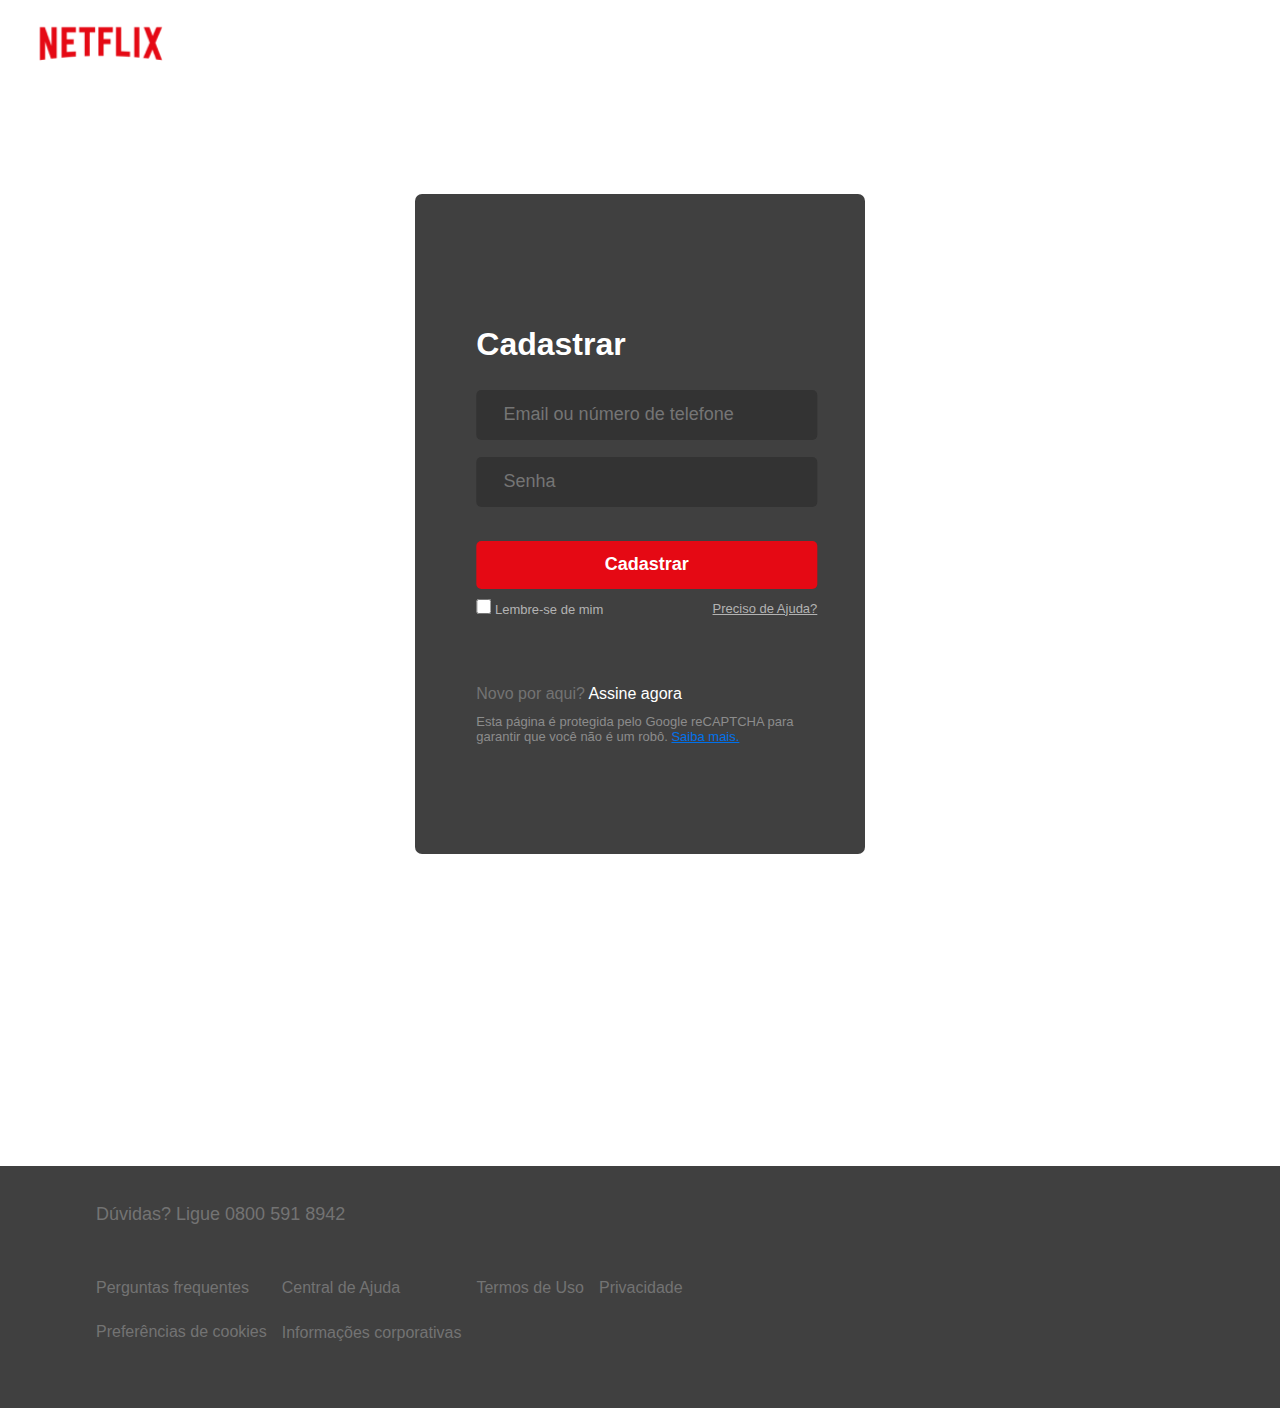
==== commit c21f7350: "Juntado Cadastro e Login" ====
--- a/index.html
+++ b/index.html
@@ -25,7 +25,7 @@
     <div class="conteiner-login">
         <div class="carrocel">
             <div class="conteundo-login cadastro">
-                <h1>Entrar</h1>
+                <h1>Cadastrar</h1>
                 <div class="gmail">
                     <input class="prest" type="email" name="email" id="email" placeholder="Email ou número de telefone">
                     <!-- <label for="email">Email ou número de telefone</label> -->
@@ -34,7 +34,7 @@
                     <input class="prest"  type="password" name="password" id="password" placeholder="Senha">
                     
                 </div>
-                <button class="btn-entrar">Entrar</button>
+                <button class="btn-entrar">Cadastrar</button>
                 <div class="ajuda-LembreDemim">
     
                     <div class="lembreDeMim">
@@ -58,7 +58,7 @@
                     <input class="prest"  type="password" name="password" id="password" placeholder="Senha">
                     
                 </div>
-                <button class="btn-entrar">Entrar</button>
+                <button onclick="VerificarDados()" class="btn-entrar">Entrar</button>
                 <div class="ajuda-LembreDemim">
     
                     <div class="lembreDeMim">
@@ -73,6 +73,18 @@
                 <p class="text-final">Esta página é protegida pelo Google reCAPTCHA para garantir que você não é um robô. <a href="#">Saiba mais.</a></p>
             </div>
 
+        </div>
+    </div>
+</div>
+<!-- Alerta/Aviso -->
+<div class="alerta">
+    <div class="alinhar-aviso">
+        <div class="conteiner-aviso">
+            <h1>Cadastro Realizado<i class="fa-solid fa-circle-check"></i></h1>
+            <p>Usuario e Senha salvos, para Logar acesse com os mesmos dados inseridos</p>
+            <div class="btn-entendi">
+                <p>Ok, entendi<i class="fa-solid fa-check"></i></p>
+            </div>
         </div>
     </div>
 </div>
@@ -95,6 +107,7 @@
             </div>
         </div>
     </div>
+    <script src="js/login&cadastro.js"></script>
 </div>
 </body>
 </html>
--- a/css/index.css
+++ b/css/index.css
@@ -61,6 +61,7 @@
     height: 660px;
     background-color: #000000BF;
     border-radius: 7px;
+    z-index: 2;
 }
 
 .gmail {
@@ -126,6 +127,9 @@
     border-radius: 5px;
     margin-top: 10%;
 }
+.btn-entrar:hover{
+    cursor: pointer;
+}
 
 .ajuda-LembreDemim {
     margin-top: 3%;
@@ -206,19 +210,114 @@
 .carrocel{
     display: flex;
     /* gap: 15px; */
-    background-color: red;
+    /* background-color: red; */
     height: inherit;
     width: inherit;
     overflow: hidden;
     position: absolute;
-    
+
     
 }
 .cadastro{
     position: relative;
     /* padding-left: 15%; */
-    
-    
+    transition: 700ms;
+    
+    
+}
+.cadastro.paraEsquerda{
+    margin-left: -95%;
+
+}
+.login{
+    margin-left: 18%;
+}
+.alerta{
+    background-color: #00000000;
+    position: absolute;
+    top: 0;
+    width: 100%;
+    height: 100%;
+    transition: 500ms;
+    z-index: 1;
+
+}
+.alerta.ativado{
+    background-color: #000000c7;
+    position: absolute;
+    top: 0;
+    width: 100%;
+    height: 100%;
+    z-index: 2;
+}
+.alinhar-aviso{
+    width: inherit;
+    height: inherit;
+    display: flex;
+    justify-content: center;
+    align-items: center;
+}
+.conteiner-aviso{
+    width: 350px;
+    height: 200px;
+    background-color: #FFF;
+    border-radius: 7px;
+    text-align: center;
+    align-items: center;
+    display: flex;
+    justify-content: center;
+    flex-direction: column;
+    transform: scale(0);
+    transition: 500ms;
+}
+.conteiner-aviso.ativado{
+    transform: scale(1.15);
+
+}
+.conteiner-aviso h1{
+    font-size: 25px;
+    margin-left: 5px;
+    /* margin-top: 25px; */
+}
+.fa-circle-check{
+    color: #48f000;
+    padding-left: 10px;
+}
+.conteiner-aviso p{
+    margin-top: 15px;
+    font-size: 15px;
+    width: 300px;
+    /* height: inherit; */
+    
+
+}
+.btn-entendi{
+    width: 130px;
+    height: 40px;
+    border-radius: 3px;
+    margin-top: 15px;
+    background-color: #58ff11;
+    transition: 500ms;
+
+    
+}
+.btn-entendi:hover{
+    transform: scale(1.05);
+    cursor: pointer;
+}
+.btn-entendi p{
+    width: inherit;
+    font-weight: 700;
+    display: flex;
+    justify-content: center;
+    align-items: center;
+    text-align: center;
+    margin-top: 10px;
+    /* background-color: #0071EB; */
+    
+}
+.fa-check{
+    padding-left: 5px;
 }
 
 @media screen and (max-width:800px) {
